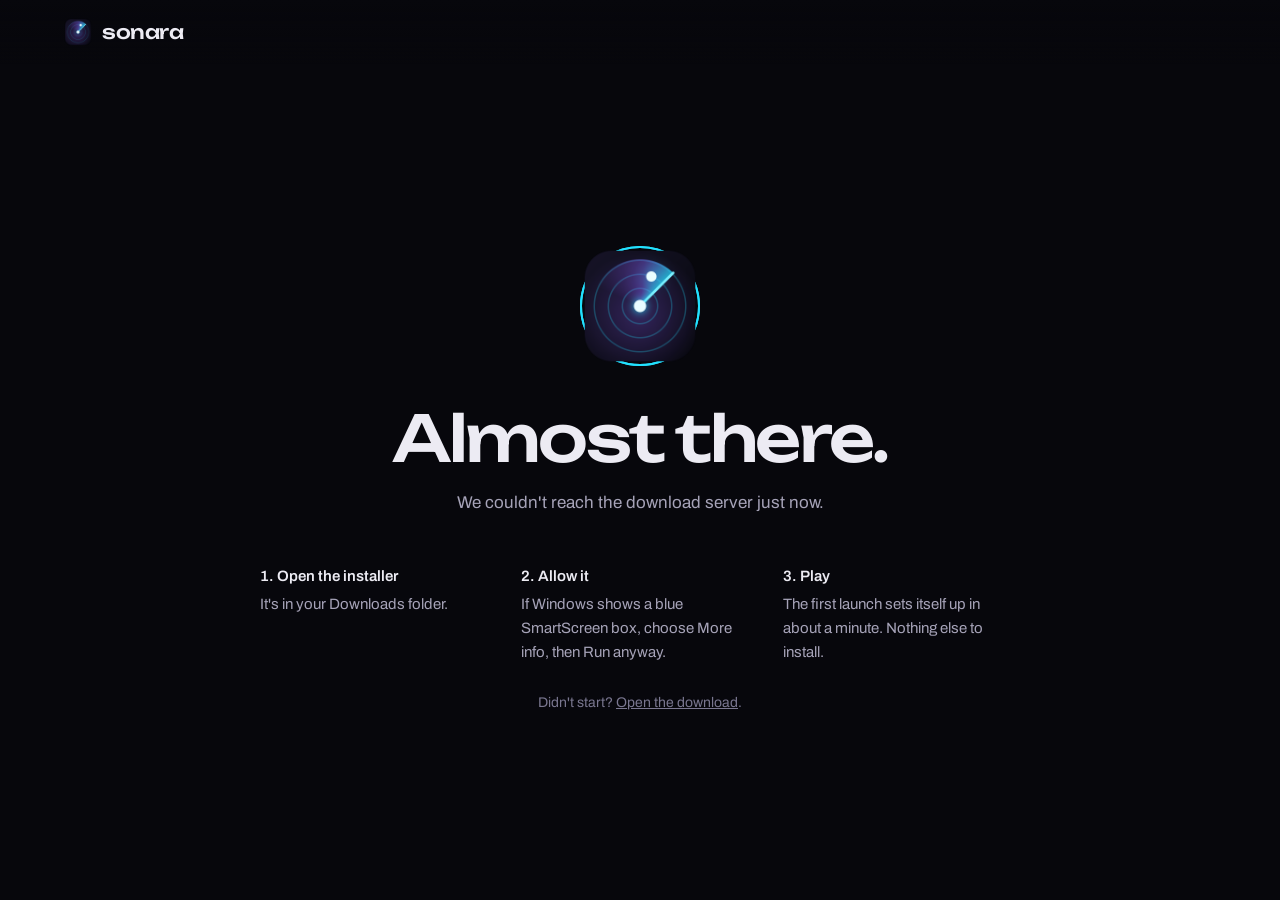
==== docs/download.html @ a39a7298 "Website and install notes" ====
<!doctype html>
<html lang="en">
  <head>
    <meta charset="utf-8" />
    <meta name="viewport" content="width=device-width, initial-scale=1" />
    <title>Downloading sonara</title>
    <meta name="theme-color" content="#07070c" />
    <link rel="icon" href="icon.png" />
    <link rel="preconnect" href="https://fonts.googleapis.com" />
    <link rel="preconnect" href="https://fonts.gstatic.com" crossorigin />
    <link
      href="https://fonts.googleapis.com/css2?family=Unbounded:wght@300;500&family=Archivo:wdth,wght@75..125,400..600&display=swap"
      rel="stylesheet"
    />
    <link rel="stylesheet" href="style.css" />
  </head>
  <body>
    <header class="nav">
      <a class="brand" href="./" aria-label="sonara home">
        <img src="icon.png" alt="" width="28" height="28" />
        <span>sonara</span>
      </a>
    </header>
    <main class="dl">
      <div>
        <div class="pulse"><img src="icon.png" alt="" /></div>
        <h1 data-title>Getting sonara ready…</h1>
        <p data-status>Finding the latest version.</p>
        <div class="steps">
          <div><strong>1. Open the installer</strong>It's in your Downloads folder.</div>
          <div><strong>2. Allow it</strong>If Windows shows a blue SmartScreen box, choose More info, then Run anyway.</div>
          <div><strong>3. Play</strong>The first launch sets itself up in about a minute. Nothing else to install.</div>
        </div>
        <p class="again" data-again hidden>Didn't start? <a data-link href="#">Download it directly</a>.</p>
      </div>
    </main>
    <script>
      ;(() => {
        const title = document.querySelector('[data-title]')
        const status = document.querySelector('[data-status]')
        const again = document.querySelector('[data-again]')
        const link = document.querySelector('[data-link]')
        const fallback = 'https://github.com/FlinnZee/sonara-releases/releases/latest'
        const start = (url, text) => {
          link.href = url
          title.textContent = 'Your download is starting.'
          status.textContent = text
          again.hidden = false
          location.href = url
        }
        fetch('https://api.github.com/repos/FlinnZee/sonara-releases/releases/latest')
          .then((r) => (r.ok ? r.json() : Promise.reject(new Error(String(r.status)))))
          .then((rel) => {
            const asset = rel.assets.find((a) => a.name.endsWith('-setup.exe'))
            if (!asset) throw new Error('no installer')
            const mb = Math.round(asset.size / 1048576)
            start(asset.browser_download_url, `sonara ${rel.tag_name.replace(/^v/, '')} for Windows, ${mb} MB.`)
          })
          .catch(() => {
            title.textContent = 'Almost there.'
            status.textContent = "We couldn't reach the download server just now."
            link.href = fallback
            link.textContent = 'Open the download'
            again.hidden = false
          })
      })()
    </script>
  </body>
</html>
---- docs/style.css ----
@property --accent {
  syntax: '<color>';
  inherits: true;
  initial-value: #8b5cf6;
}

:root {
  --bg: #07070c;
  --surface: #0f0e18;
  --line: rgb(236 235 243 / 0.1);
  --fg: #ecebf3;
  --fg-2: #a6a3b8;
  --fg-3: #7a7790;
  --cyan: #22e1ff;
  --accent: #8b5cf6;
  --display: 'Unbounded', system-ui, sans-serif;
  --body: 'Archivo', system-ui, sans-serif;
  --gutter: clamp(20px, 5vw, 72px);
  color-scheme: dark;
  transition: --accent 1.2s ease;
}

* {
  box-sizing: border-box;
}
html {
  scroll-behavior: smooth;
}
body {
  margin: 0;
  background: var(--bg);
  color: var(--fg);
  font: 17px/1.6 var(--body);
  -webkit-font-smoothing: antialiased;
  overflow-x: hidden;
}
img {
  max-width: 100%;
  display: block;
}
a {
  color: inherit;
}
h1,
h2,
h3 {
  font-family: var(--display);
  font-weight: 500;
  letter-spacing: -0.03em;
  margin: 0;
}
:focus-visible {
  outline: 2px solid var(--cyan);
  outline-offset: 3px;
  border-radius: 6px;
}

/* ---------------------------------------------------------------- nav */
.nav {
  position: fixed;
  inset: 0 0 auto;
  z-index: 10;
  display: flex;
  align-items: center;
  gap: 32px;
  padding: 18px var(--gutter);
  background: linear-gradient(var(--bg), color-mix(in oklch, var(--bg) 70%, transparent) 70%, transparent);
}
.brand {
  display: flex;
  align-items: center;
  gap: 10px;
  text-decoration: none;
  font: 500 19px/1 var(--display);
  letter-spacing: -0.02em;
}
.nav nav {
  display: flex;
  gap: 26px;
  margin-left: auto;
}
.nav nav a {
  color: var(--fg-2);
  text-decoration: none;
  font-size: 15px;
}
.nav nav a:hover {
  color: var(--fg);
}

.btn {
  display: inline-flex;
  align-items: center;
  gap: 10px;
  padding: 15px 26px;
  border-radius: 999px;
  background: var(--fg);
  color: var(--bg);
  font: 600 16px/1 var(--body);
  text-decoration: none;
  box-shadow: 0 18px 50px -18px var(--accent);
  transition:
    transform 0.2s ease,
    box-shadow 0.4s ease;
}
.btn:hover {
  transform: translateY(-2px);
  box-shadow: 0 24px 60px -16px var(--accent);
}
.btn-small {
  padding: 10px 18px;
  font-size: 14px;
}

/* ---------------------------------------------------------------- hero */
.hero {
  position: relative;
  min-height: 100svh;
  display: grid;
  grid-template-columns: minmax(0, 0.85fr) minmax(0, 1.15fr);
  align-content: center;
  align-items: start;
  gap: 40px clamp(32px, 4vw, 72px);
  padding: 116px var(--gutter) 64px;
  isolation: isolate;
}
.sonar {
  position: absolute;
  inset: 0;
  width: 100%;
  height: 100%;
  z-index: -1;
}
.hero h1 {
  grid-column: 1 / -1;
  font-size: clamp(42px, 7.6vw, 120px);
  line-height: 0.95;
  letter-spacing: -0.05em;
  font-weight: 500;
}
.lead {
  margin: 8px 0 0;
  max-width: 34ch;
  font-size: clamp(17px, 1.4vw, 20px);
  color: var(--fg-2);
}
.cta {
  margin-top: 40px;
}
.meta {
  margin: 16px 0 0;
  font-size: 14px;
  color: var(--fg-3);
}
.hero-shot {
  margin: 0;
}
.frame {
  position: relative;
  aspect-ratio: 16 / 10;
  border-radius: 18px;
  overflow: hidden;
  border: 1px solid var(--line);
  box-shadow:
    0 50px 120px -50px var(--accent),
    0 30px 80px -40px black;
  transition: box-shadow 1.2s ease;
  transform: perspective(1800px) rotateY(-6deg) rotateX(2deg);
}
.frame img {
  position: absolute;
  inset: 0;
  width: 100%;
  height: 100%;
  object-fit: cover;
  transition: opacity 0.9s ease;
}
[data-slide-next] {
  opacity: 0;
}
.hero-shot figcaption {
  margin-top: 18px;
  font-size: 14px;
  color: var(--fg-3);
  text-align: right;
}
.hero-shot figcaption strong {
  color: var(--fg);
  font-weight: 500;
}

/* ---------------------------------------------------------------- styles */
.styles {
  padding: 40px 0 120px;
}
.marquee {
  overflow: hidden;
  border-block: 1px solid var(--line);
  padding: 26px 0;
  mask-image: linear-gradient(90deg, transparent, black 10%, black 90%, transparent);
}
.track {
  display: flex;
  gap: 64px;
  width: max-content;
  animation: marquee 60s linear infinite;
  font-size: clamp(30px, 3.4vw, 52px);
  line-height: 1.1;
  white-space: nowrap;
  color: var(--fg);
}
.track span:nth-child(3n + 2) {
  color: var(--accent);
  transition: color 1.2s ease;
}
@keyframes marquee {
  to {
    transform: translateX(-50%);
  }
}
.styles-copy {
  padding: 96px var(--gutter) 48px;
  display: grid;
  grid-template-columns: minmax(0, 1fr) minmax(0, 1fr);
  gap: 48px;
  align-items: start;
}
.styles-copy h2,
.feature h2,
.install h2 {
  font-size: clamp(32px, 3.6vw, 58px);
  line-height: 1.04;
  text-wrap: balance;
}
.styles-copy p,
.feature-copy p {
  margin: 0;
  color: var(--fg-2);
  max-width: 54ch;
}
.thumbs {
  display: grid;
  grid-template-columns: repeat(4, minmax(0, 1fr));
  gap: 18px;
  padding: 0 var(--gutter);
}
.thumbs button {
  all: unset;
  cursor: pointer;
  display: block;
}
.thumbs img {
  aspect-ratio: 16 / 10;
  object-fit: cover;
  border-radius: 12px;
  border: 1px solid var(--line);
  transition:
    transform 0.25s ease,
    border-color 0.25s ease;
}
.thumbs button:hover img,
.thumbs button[aria-current='true'] img {
  transform: translateY(-4px);
  border-color: var(--accent);
}
.thumbs span {
  display: block;
  margin-top: 10px;
  font-size: 14px;
  color: var(--fg-2);
}

/* ---------------------------------------------------------------- features */
.feature {
  display: grid;
  grid-template-columns: minmax(0, 0.8fr) minmax(0, 1.2fr);
  gap: clamp(32px, 5vw, 96px);
  align-items: center;
  padding: 80px var(--gutter);
}
.feature.flip .feature-copy {
  order: 2;
}
.feature-copy p {
  margin-top: 22px;
}
.shot {
  border-radius: 16px;
  border: 1px solid var(--line);
  box-shadow: 0 40px 100px -50px black;
}
.ticks {
  list-style: none;
  margin: 28px 0 0;
  padding: 0;
  display: grid;
  gap: 10px;
  color: var(--fg);
  font-size: 15px;
}
.ticks li {
  padding-left: 22px;
  background: radial-gradient(circle at 4px 0.8em, var(--accent) 3.5px, transparent 4.5px) no-repeat;
}

.grid-list {
  display: grid;
  grid-template-columns: repeat(3, minmax(0, 1fr));
  gap: 56px 48px;
  padding: 100px var(--gutter);
  border-top: 1px solid var(--line);
}
.grid-list h3 {
  font-size: 19px;
  letter-spacing: -0.02em;
}
.grid-list p {
  margin: 10px 0 0;
  color: var(--fg-2);
  font-size: 15px;
  max-width: 34ch;
}

/* ---------------------------------------------------------------- install */
.install {
  margin: 0 var(--gutter) 120px;
  padding: clamp(40px, 6vw, 88px);
  border-radius: 28px;
  background:
    radial-gradient(60% 80% at 90% 0%, color-mix(in oklch, var(--accent) 30%, transparent), transparent 70%),
    var(--surface);
  border: 1px solid var(--line);
  transition: background 1.2s ease;
}
.install ol {
  list-style: none;
  counter-reset: step;
  margin: 40px 0 44px;
  padding: 0;
  display: grid;
  grid-template-columns: repeat(3, minmax(0, 1fr));
  gap: 32px;
}
.install li {
  counter-increment: step;
  color: var(--fg-2);
  font-size: 16px;
}
.install li::before {
  content: counter(step);
  display: block;
  font: 300 56px/1 var(--display);
  color: var(--accent);
  margin-bottom: 14px;
  transition: color 1.2s ease;
}
.install strong {
  color: var(--fg);
  font-weight: 600;
}

.foot {
  padding: 40px var(--gutter) 60px;
  border-top: 1px solid var(--line);
  color: var(--fg-2);
  font-size: 15px;
}
.foot p {
  margin: 0;
}
.foot .fine {
  margin-top: 8px;
  font-size: 13px;
  color: var(--fg-3);
}

/* ---------------------------------------------------------------- download page */
.dl {
  min-height: 100svh;
  display: grid;
  place-items: center;
  text-align: center;
  padding: 120px var(--gutter) 60px;
  position: relative;
  isolation: isolate;
}
.dl h1 {
  font-size: clamp(36px, 5vw, 72px);
  line-height: 1.02;
  letter-spacing: -0.04em;
}
.dl p {
  color: var(--fg-2);
  margin: 18px auto 0;
  max-width: 46ch;
}
.pulse {
  width: 120px;
  height: 120px;
  margin: 0 auto 40px;
  position: relative;
}
.pulse img {
  position: relative;
  z-index: 1;
  width: 120px;
  height: 120px;
}
.pulse::before,
.pulse::after {
  content: '';
  position: absolute;
  inset: 0;
  border-radius: 50%;
  border: 2px solid var(--cyan);
  animation: ping 2.4s ease-out infinite;
}
.pulse::after {
  animation-delay: 1.2s;
}
@keyframes ping {
  from {
    transform: scale(0.8);
    opacity: 0.8;
  }
  to {
    transform: scale(2.4);
    opacity: 0;
  }
}
.dl .steps {
  margin: 48px auto 0;
  max-width: 760px;
  display: grid;
  grid-template-columns: repeat(3, minmax(0, 1fr));
  gap: 24px;
  text-align: left;
  font-size: 15px;
  color: var(--fg-2);
}
.dl .steps strong {
  display: block;
  color: var(--fg);
  font-weight: 600;
  margin-bottom: 4px;
}
.dl .again {
  margin-top: 28px;
  font-size: 14px;
  color: var(--fg-3);
}

/* ---------------------------------------------------------------- small screens */
@media (max-width: 900px) {
  .nav nav {
    display: none;
  }
  .nav .btn-small {
    margin-left: auto;
  }
  .hero,
  .feature,
  .styles-copy {
    grid-template-columns: 1fr;
  }
  .hero {
    padding-top: 110px;
  }
  .hero h1 br {
    display: none;
  }
  .frame {
    transform: none;
  }
  .feature.flip .feature-copy {
    order: 0;
  }
  .thumbs,
  .grid-list {
    grid-template-columns: repeat(2, minmax(0, 1fr));
  }
  .install ol,
  .dl .steps {
    grid-template-columns: 1fr;
  }
}
@media (prefers-reduced-motion: reduce) {
  .track,
  .pulse::before,
  .pulse::after {
    animation: none;
  }
  html {
    scroll-behavior: auto;
  }
}
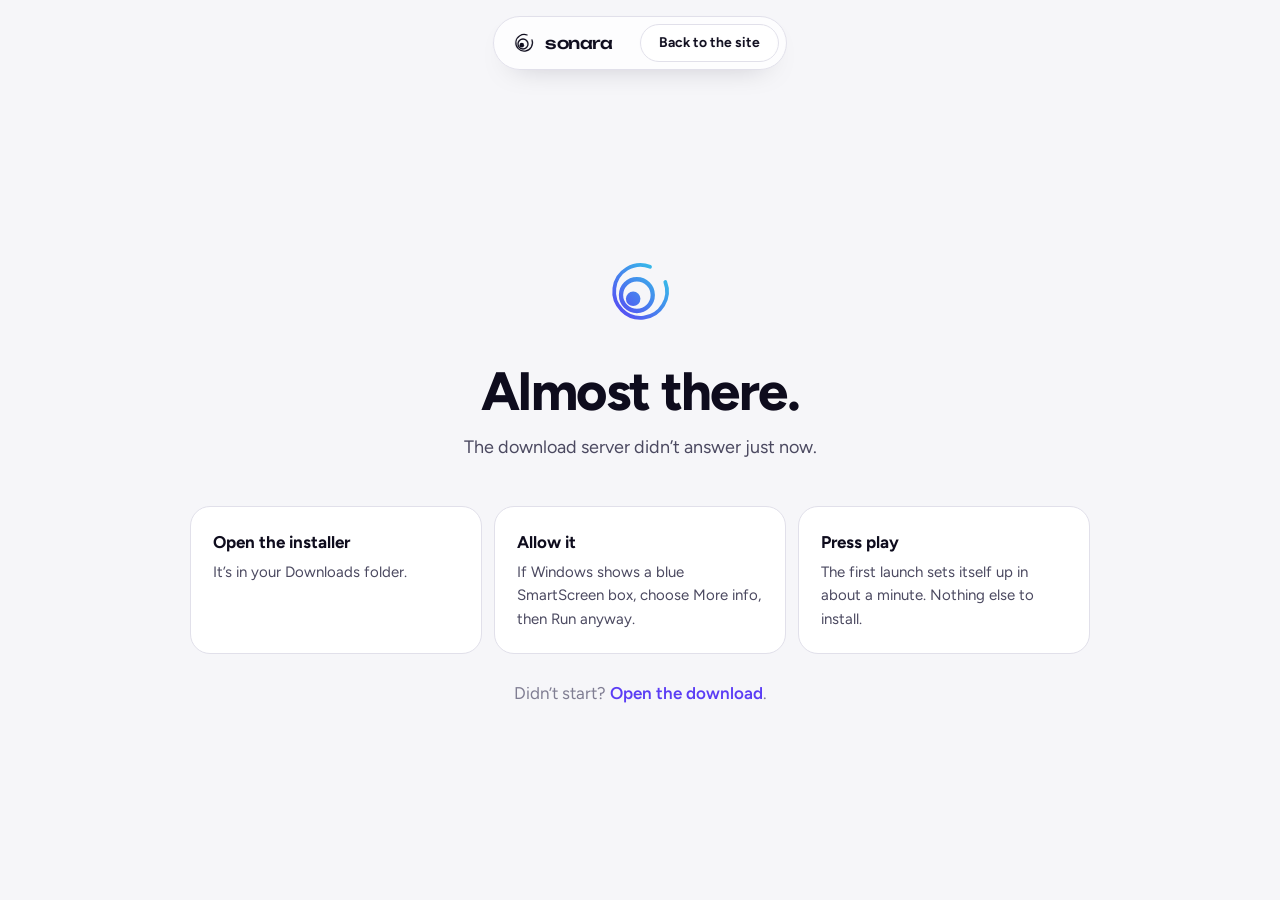
==== commit 87064d32: "Website: sonara 2" ====
--- a/docs/download.html
+++ b/docs/download.html
@@ -4,12 +4,12 @@
     <meta charset="utf-8" />
     <meta name="viewport" content="width=device-width, initial-scale=1" />
     <title>Downloading sonara</title>
-    <meta name="theme-color" content="#07070c" />
+    <meta name="theme-color" content="#f6f6f9" />
     <link rel="icon" href="icon.png" />
     <link rel="preconnect" href="https://fonts.googleapis.com" />
     <link rel="preconnect" href="https://fonts.gstatic.com" crossorigin />
     <link
-      href="https://fonts.googleapis.com/css2?family=Unbounded:wght@300;500&family=Archivo:wdth,wght@75..125,400..600&display=swap"
+      href="https://fonts.googleapis.com/css2?family=Figtree:wght@400..800&family=Unbounded:wght@500&display=swap"
       rel="stylesheet"
     />
     <link rel="stylesheet" href="style.css" />
@@ -17,21 +17,40 @@
   <body>
     <header class="nav">
       <a class="brand" href="./" aria-label="sonara home">
-        <img src="icon.png" alt="" width="28" height="28" />
+        <svg class="mark" viewBox="0 0 1024 1024" aria-hidden="true">
+          <circle cx="470" cy="554" r="214" />
+          <path d="M852.5 376.9A356 356 0 1 1 647.4 171.5" />
+          <circle class="dot" cx="420" cy="604" r="98" />
+        </svg>
         <span>sonara</span>
       </a>
+      <a class="btn btn-line btn-small" href="./">Back to the site</a>
     </header>
-    <main class="dl">
+    <main class="dl-page">
       <div>
-        <div class="pulse"><img src="icon.png" alt="" /></div>
+        <div class="hero-mark" aria-hidden="true">
+          <span class="ping"></span>
+          <span class="ping"></span>
+          <svg viewBox="0 0 1024 1024">
+            <defs>
+              <linearGradient id="ink" x1="160" y1="900" x2="900" y2="120" gradientUnits="userSpaceOnUse">
+                <stop offset="0" stop-color="#5b3df5" />
+                <stop offset="1" stop-color="#2fd3e6" />
+              </linearGradient>
+            </defs>
+            <circle class="inner" cx="470" cy="554" r="214" />
+            <path class="outer" d="M852.5 376.9A356 356 0 1 1 647.4 171.5" />
+            <circle class="dot" cx="420" cy="604" r="98" />
+          </svg>
+        </div>
         <h1 data-title>Getting sonara ready…</h1>
-        <p data-status>Finding the latest version.</p>
+        <p class="status" data-status>Finding the latest version.</p>
         <div class="steps">
-          <div><strong>1. Open the installer</strong>It's in your Downloads folder.</div>
-          <div><strong>2. Allow it</strong>If Windows shows a blue SmartScreen box, choose More info, then Run anyway.</div>
-          <div><strong>3. Play</strong>The first launch sets itself up in about a minute. Nothing else to install.</div>
+          <div><strong>Open the installer</strong>It’s in your Downloads folder.</div>
+          <div><strong>Allow it</strong>If Windows shows a blue SmartScreen box, choose More info, then Run anyway.</div>
+          <div><strong>Press play</strong>The first launch sets itself up in about a minute. Nothing else to install.</div>
         </div>
-        <p class="again" data-again hidden>Didn't start? <a data-link href="#">Download it directly</a>.</p>
+        <p class="again" data-again hidden>Didn’t start? <a class="text-link" data-link href="#">Download it directly</a>.</p>
       </div>
     </main>
     <script>
@@ -58,7 +77,7 @@
           })
           .catch(() => {
             title.textContent = 'Almost there.'
-            status.textContent = "We couldn't reach the download server just now."
+            status.textContent = 'The download server didn’t answer just now.'
             link.href = fallback
             link.textContent = 'Open the download'
             again.hidden = false
--- a/docs/style.css
+++ b/docs/style.css
@@ -1,496 +1,1035 @@
-@property --accent {
-  syntax: '<color>';
-  inherits: true;
-  initial-value: #8b5cf6;
-}
+/* sonara website. Light paper, ink type, the app's own violet-to-cyan as the one color. */
 
 :root {
-  --bg: #07070c;
-  --surface: #0f0e18;
-  --line: rgb(236 235 243 / 0.1);
-  --fg: #ecebf3;
-  --fg-2: #a6a3b8;
-  --fg-3: #7a7790;
-  --cyan: #22e1ff;
-  --accent: #8b5cf6;
-  --display: 'Unbounded', system-ui, sans-serif;
-  --body: 'Archivo', system-ui, sans-serif;
-  --gutter: clamp(20px, 5vw, 72px);
-  color-scheme: dark;
-  transition: --accent 1.2s ease;
+  --paper: #f6f6f9;
+  --paper-2: #ececf2;
+  --card: #ffffff;
+  --ink: #0e0c1d;
+  --ink-2: #4b4960;
+  --ink-3: #807e93;
+  --line: #e1e0ea;
+  --violet: #5b3df5;
+  --cyan: #2fd3e6;
+  --grad: linear-gradient(120deg, var(--violet), var(--cyan));
+  --style-accent: #8a6cff;
+  --radius: 26px;
+  --ease: cubic-bezier(0.22, 1, 0.36, 1);
+  color-scheme: light;
 }
 
 * {
   box-sizing: border-box;
 }
+
 html {
   scroll-behavior: smooth;
-}
+  scroll-padding-top: 90px;
+}
+
 body {
   margin: 0;
-  background: var(--bg);
-  color: var(--fg);
-  font: 17px/1.6 var(--body);
+  background: var(--paper);
+  color: var(--ink);
+  font-family: 'Figtree', system-ui, sans-serif;
+  font-size: 17px;
+  line-height: 1.55;
   -webkit-font-smoothing: antialiased;
-  overflow-x: hidden;
-}
+  overflow-x: clip;
+}
+
 img {
+  display: block;
   max-width: 100%;
-  display: block;
-}
+}
+
 a {
   color: inherit;
 }
+
 h1,
 h2,
 h3 {
-  font-family: var(--display);
-  font-weight: 500;
+  margin: 0;
   letter-spacing: -0.03em;
+  line-height: 1.04;
+}
+
+h2 {
+  font-size: clamp(34px, 4.6vw, 58px);
+  font-weight: 750;
+}
+
+h3 {
+  font-size: 21px;
+  font-weight: 700;
+  letter-spacing: -0.02em;
+}
+
+p {
   margin: 0;
 }
+
 :focus-visible {
-  outline: 2px solid var(--cyan);
+  outline: 2.5px solid var(--violet);
   outline-offset: 3px;
-  border-radius: 6px;
-}
-
-/* ---------------------------------------------------------------- nav */
-.nav {
-  position: fixed;
-  inset: 0 0 auto;
-  z-index: 10;
-  display: flex;
-  align-items: center;
-  gap: 32px;
-  padding: 18px var(--gutter);
-  background: linear-gradient(var(--bg), color-mix(in oklch, var(--bg) 70%, transparent) 70%, transparent);
-}
-.brand {
-  display: flex;
-  align-items: center;
-  gap: 10px;
-  text-decoration: none;
-  font: 500 19px/1 var(--display);
-  letter-spacing: -0.02em;
-}
-.nav nav {
-  display: flex;
-  gap: 26px;
-  margin-left: auto;
-}
-.nav nav a {
-  color: var(--fg-2);
-  text-decoration: none;
-  font-size: 15px;
-}
-.nav nav a:hover {
-  color: var(--fg);
-}
+  border-radius: 8px;
+}
+
+/* ---------------------------------------------------------------- buttons */
 
 .btn {
   display: inline-flex;
   align-items: center;
   gap: 10px;
-  padding: 15px 26px;
+  height: 52px;
+  padding: 0 26px;
   border-radius: 999px;
-  background: var(--fg);
-  color: var(--bg);
-  font: 600 16px/1 var(--body);
+  font: inherit;
+  font-weight: 650;
+  font-size: 16px;
   text-decoration: none;
-  box-shadow: 0 18px 50px -18px var(--accent);
+  cursor: pointer;
   transition:
-    transform 0.2s ease,
-    box-shadow 0.4s ease;
-}
-.btn:hover {
-  transform: translateY(-2px);
-  box-shadow: 0 24px 60px -16px var(--accent);
+    transform 160ms var(--ease),
+    background-color 160ms;
+}
+.btn:active {
+  transform: scale(0.97);
+}
+.btn-ink {
+  background: var(--ink);
+  color: #fff;
+}
+.btn-ink:hover {
+  background: #2a2640;
+}
+.btn-line {
+  border: 1.5px solid var(--line);
+  background: var(--card);
+}
+.btn-line:hover {
+  border-color: var(--ink-3);
 }
 .btn-small {
-  padding: 10px 18px;
+  height: 38px;
+  padding: 0 18px;
   font-size: 14px;
 }
+.text-link {
+  color: var(--violet);
+  font-weight: 600;
+  text-decoration: none;
+}
+.text-link:hover {
+  text-decoration: underline;
+}
+
+/* ---------------------------------------------------------------- nav */
+
+.nav {
+  position: fixed;
+  top: 16px;
+  left: 50%;
+  z-index: 50;
+  display: flex;
+  align-items: center;
+  gap: 28px;
+  padding: 7px 7px 7px 18px;
+  transform: translateX(-50%);
+  border: 1px solid var(--line);
+  border-radius: 999px;
+  background: rgb(255 255 255 / 0.78);
+  backdrop-filter: blur(18px) saturate(1.4);
+  box-shadow: 0 12px 30px -20px rgb(14 12 29 / 0.35);
+}
+.brand {
+  display: flex;
+  align-items: center;
+  gap: 9px;
+  font-family: 'Unbounded', sans-serif;
+  font-weight: 500;
+  font-size: 16px;
+  letter-spacing: -0.03em;
+  text-decoration: none;
+}
+.mark {
+  width: 24px;
+  height: 24px;
+  fill: none;
+  stroke: currentColor;
+  stroke-width: 58;
+  stroke-linecap: round;
+}
+.mark path {
+  stroke-width: 50;
+}
+.mark .dot {
+  fill: currentColor;
+  stroke: none;
+}
+.nav nav {
+  display: flex;
+  gap: 22px;
+  font-size: 14.5px;
+  font-weight: 550;
+}
+.nav nav a {
+  color: var(--ink-2);
+  text-decoration: none;
+}
+.nav nav a:hover {
+  color: var(--ink);
+}
 
 /* ---------------------------------------------------------------- hero */
+
 .hero {
+  display: grid;
+  grid-template-columns: minmax(0, 0.9fr) minmax(0, 1.25fr);
+  align-items: center;
+  gap: clamp(32px, 5vw, 80px);
+  min-height: 100vh;
+  padding: 130px clamp(20px, 5vw, 72px) 70px;
+}
+.hero-mark {
   position: relative;
-  min-height: 100svh;
-  display: grid;
-  grid-template-columns: minmax(0, 0.85fr) minmax(0, 1.15fr);
-  align-content: center;
-  align-items: start;
-  gap: 40px clamp(32px, 4vw, 72px);
-  padding: 116px var(--gutter) 64px;
+  width: 76px;
+  height: 76px;
+}
+.hero-mark svg {
+  position: relative;
+  width: 76px;
+  height: 76px;
+  overflow: visible;
+  fill: none;
+  stroke: url(#ink);
+  stroke-linecap: round;
+}
+.hero-mark .inner {
+  stroke-width: 58;
+  stroke-dasharray: 1345;
+  stroke-dashoffset: 1345;
+  animation: draw 700ms var(--ease) 150ms forwards;
+}
+.hero-mark .outer {
+  stroke-width: 50;
+  stroke-dasharray: 1940;
+  stroke-dashoffset: 1940;
+  animation: draw 820ms var(--ease) 320ms forwards;
+}
+.hero-mark .dot {
+  fill: url(#ink);
+  stroke: none;
+  transform-origin: 420px 604px;
+  animation: pop 460ms cubic-bezier(0.3, 1.6, 0.5, 1) both;
+}
+.hero-mark .ping {
+  position: absolute;
+  left: 41%;
+  top: 59%;
+  width: 16px;
+  height: 16px;
+  margin: -8px 0 0 -8px;
+  border: 1.5px solid var(--violet);
+  border-radius: 50%;
+  opacity: 0;
+  animation: ping 2.4s cubic-bezier(0.2, 0.7, 0.3, 1) 1s infinite;
+}
+.hero-mark .ping + .ping {
+  border-color: var(--cyan);
+  animation-delay: 2.2s;
+}
+@keyframes draw {
+  to {
+    stroke-dashoffset: 0;
+  }
+}
+@keyframes pop {
+  from {
+    transform: scale(0);
+  }
+}
+@keyframes ping {
+  0% {
+    opacity: 0.8;
+    transform: scale(1);
+  }
+  70%,
+  100% {
+    opacity: 0;
+    transform: scale(7);
+  }
+}
+
+.wordmark {
+  margin-top: 28px;
+  font-family: 'Unbounded', sans-serif;
+  font-weight: 500;
+  font-size: clamp(64px, 8vw, 124px);
+  letter-spacing: -0.065em;
+  line-height: 0.92;
+  animation: rise 900ms var(--ease) 200ms both;
+}
+.lead {
+  margin-top: 22px;
+  max-width: 21ch;
+  font-size: clamp(22px, 2.1vw, 28px);
+  line-height: 1.25;
+  font-weight: 550;
+  letter-spacing: -0.015em;
+  animation: rise 900ms var(--ease) 320ms both;
+}
+.cta {
+  display: flex;
+  flex-wrap: wrap;
+  align-items: center;
+  gap: 14px 24px;
+  margin-top: 30px;
+}
+.hero .cta {
+  animation: rise 900ms var(--ease) 440ms both;
+}
+.meta {
+  margin-top: 16px;
+  color: var(--ink-3);
+  font-size: 14.5px;
+}
+.stats {
+  display: flex;
+  gap: clamp(24px, 4vw, 54px);
+  margin: 44px 0 0;
+}
+.stats div {
+  display: flex;
+  flex-direction: column-reverse;
+}
+.stats [hidden] {
+  display: none;
+}
+.stats dt {
+  font-size: clamp(34px, 3.6vw, 52px);
+  font-weight: 750;
+  letter-spacing: -0.04em;
+  line-height: 1;
+  font-variant-numeric: tabular-nums;
+}
+.stats dd {
+  margin: 6px 0 0;
+  color: var(--ink-3);
+  font-size: 14px;
+}
+@keyframes rise {
+  from {
+    opacity: 0;
+    transform: translateY(18px);
+  }
+}
+
+/* A laptop drawn in CSS, so the screenshot stays crisp at any size */
+.laptop {
+  margin: 0;
+  perspective: 1600px;
+  animation: laptop-in 1200ms var(--ease) 260ms both;
+}
+.lid {
+  padding: 2.2% 2.2% 2.8%;
+  border-radius: 22px 22px 6px 6px;
+  background: linear-gradient(#26232f, #121118);
+  box-shadow:
+    0 0 0 1.5px #3b3846 inset,
+    0 50px 90px -40px rgb(14 12 29 / 0.55);
+}
+.lid img {
+  width: 100%;
+  border-radius: 6px;
+  aspect-ratio: 16 / 10;
+  object-fit: cover;
+}
+.deck {
+  height: 16px;
+  margin: 0 -5%;
+  border-radius: 0 0 18px 18px;
+  background: linear-gradient(#d9d8e0, #a9a8b5);
+  box-shadow: 0 30px 50px -28px rgb(14 12 29 / 0.6);
+  position: relative;
+}
+.deck::after {
+  content: '';
+  position: absolute;
+  top: 0;
+  left: 50%;
+  width: 16%;
+  height: 7px;
+  transform: translateX(-50%);
+  border-radius: 0 0 10px 10px;
+  background: #b9b8c4;
+}
+@keyframes laptop-in {
+  from {
+    opacity: 0;
+    transform: translateY(40px) rotateX(10deg);
+  }
+}
+
+/* ---------------------------------------------------------------- shared section bits */
+
+section {
+  padding: clamp(80px, 11vw, 150px) clamp(20px, 5vw, 72px);
+}
+.section-head {
+  max-width: 900px;
+}
+.section-head p {
+  margin-top: 22px;
+  max-width: 62ch;
+  color: var(--ink-2);
+  font-size: 19px;
+}
+.reveal {
+  opacity: 0;
+  transform: translateY(26px);
+  transition:
+    opacity 900ms var(--ease),
+    transform 900ms var(--ease);
+}
+.reveal.in {
+  opacity: 1;
+  transform: none;
+}
+
+/* ---------------------------------------------------------------- styles (the dark band) */
+
+.styles {
+  position: relative;
+  margin: 0 clamp(8px, 1.5vw, 20px);
+  padding-bottom: clamp(32px, 5vw, 72px);
+  border-radius: 40px;
+  background: #0c0b14;
+  color: #f4f2fb;
+  overflow: hidden;
   isolation: isolate;
 }
-.sonar {
+.styles::before {
+  content: '';
   position: absolute;
-  inset: 0;
-  width: 100%;
-  height: 100%;
+  inset: -30% -10% auto;
+  height: 80%;
   z-index: -1;
-}
-.hero h1 {
-  grid-column: 1 / -1;
-  font-size: clamp(42px, 7.6vw, 120px);
-  line-height: 0.95;
-  letter-spacing: -0.05em;
-  font-weight: 500;
-}
-.lead {
-  margin: 8px 0 0;
-  max-width: 34ch;
-  font-size: clamp(17px, 1.4vw, 20px);
-  color: var(--fg-2);
-}
-.cta {
-  margin-top: 40px;
-}
-.meta {
-  margin: 16px 0 0;
-  font-size: 14px;
-  color: var(--fg-3);
-}
-.hero-shot {
-  margin: 0;
-}
-.frame {
+  background: radial-gradient(closest-side, color-mix(in oklab, var(--style-accent) 45%, transparent), transparent);
+  transition: background 900ms;
+  filter: blur(40px);
+}
+.styles .section-head p {
+  color: #b9b6c9;
+}
+.style-stage {
   position: relative;
+  margin-top: 56px;
+  border-radius: 22px;
+  overflow: hidden;
+  box-shadow:
+    0 0 0 1px rgb(255 255 255 / 0.08),
+    0 40px 100px -40px color-mix(in oklab, var(--style-accent) 60%, black);
+  transition: box-shadow 900ms;
   aspect-ratio: 16 / 10;
-  border-radius: 18px;
-  overflow: hidden;
-  border: 1px solid var(--line);
-  box-shadow:
-    0 50px 120px -50px var(--accent),
-    0 30px 80px -40px black;
-  transition: box-shadow 1.2s ease;
-  transform: perspective(1800px) rotateY(-6deg) rotateX(2deg);
-}
-.frame img {
+}
+.style-stage img {
   position: absolute;
   inset: 0;
   width: 100%;
   height: 100%;
   object-fit: cover;
-  transition: opacity 0.9s ease;
-}
-[data-slide-next] {
+  transition: opacity 700ms var(--ease);
+}
+.style-stage [data-style-next] {
   opacity: 0;
 }
-.hero-shot figcaption {
-  margin-top: 18px;
-  font-size: 14px;
-  color: var(--fg-3);
-  text-align: right;
-}
-.hero-shot figcaption strong {
-  color: var(--fg);
-  font-weight: 500;
-}
-
-/* ---------------------------------------------------------------- styles */
-.styles {
-  padding: 40px 0 120px;
-}
-.marquee {
-  overflow: hidden;
-  border-block: 1px solid var(--line);
-  padding: 26px 0;
-  mask-image: linear-gradient(90deg, transparent, black 10%, black 90%, transparent);
-}
-.track {
-  display: flex;
-  gap: 64px;
-  width: max-content;
-  animation: marquee 60s linear infinite;
-  font-size: clamp(30px, 3.4vw, 52px);
+.style-picker {
+  display: grid;
+  grid-template-columns: repeat(6, minmax(0, 1fr));
+  gap: 10px;
+  margin-top: 22px;
+}
+.style-picker button {
+  display: flex;
+  flex-direction: column;
+  gap: 4px;
+  padding: 16px 16px 14px;
+  border: 1px solid rgb(255 255 255 / 0.08);
+  border-radius: 18px;
+  background: rgb(255 255 255 / 0.03);
+  color: inherit;
+  font: inherit;
+  text-align: left;
+  cursor: pointer;
+  transition:
+    background 200ms,
+    border-color 200ms;
+}
+.style-picker button:hover {
+  background: rgb(255 255 255 / 0.07);
+}
+.style-picker button[aria-selected='true'] {
+  border-color: var(--style-accent);
+  background: color-mix(in oklab, var(--style-accent) 16%, transparent);
+}
+.style-picker .name {
+  font-size: 22px;
   line-height: 1.1;
-  white-space: nowrap;
-  color: var(--fg);
-}
-.track span:nth-child(3n + 2) {
-  color: var(--accent);
-  transition: color 1.2s ease;
-}
-@keyframes marquee {
-  to {
-    transform: translateX(-50%);
-  }
-}
-.styles-copy {
-  padding: 96px var(--gutter) 48px;
+}
+.style-picker .what {
+  color: #a19eb3;
+  font-size: 13.5px;
+  line-height: 1.35;
+}
+
+/* ---------------------------------------------------------------- sound */
+
+.sound {
   display: grid;
   grid-template-columns: minmax(0, 1fr) minmax(0, 1fr);
-  gap: 48px;
-  align-items: start;
-}
-.styles-copy h2,
-.feature h2,
-.install h2 {
-  font-size: clamp(32px, 3.6vw, 58px);
-  line-height: 1.04;
-  text-wrap: balance;
-}
-.styles-copy p,
-.feature-copy p {
-  margin: 0;
-  color: var(--fg-2);
-  max-width: 54ch;
-}
-.thumbs {
+  align-items: center;
+  gap: clamp(32px, 6vw, 90px);
+}
+.sound-copy p {
+  margin-top: 22px;
+  color: var(--ink-2);
+  font-size: 19px;
+  max-width: 48ch;
+}
+.presets {
+  display: flex;
+  flex-wrap: wrap;
+  gap: 10px;
+  margin-top: 30px;
+}
+.presets button {
+  height: 42px;
+  padding: 0 18px;
+  border: 1.5px solid var(--line);
+  border-radius: 999px;
+  background: var(--card);
+  color: var(--ink);
+  font: inherit;
+  font-size: 15px;
+  font-weight: 600;
+  cursor: pointer;
+  transition:
+    background 180ms,
+    color 180ms,
+    border-color 180ms;
+}
+.presets button:hover {
+  border-color: var(--ink-3);
+}
+.presets button[aria-checked='true'] {
+  border-color: var(--ink);
+  background: var(--ink);
+  color: #fff;
+}
+.eq-card {
+  padding: 36px 32px 24px;
+  border-radius: var(--radius);
+  background: #0c0b14;
+  box-shadow: 0 40px 80px -40px rgb(14 12 29 / 0.6);
+}
+.eq {
   display: grid;
-  grid-template-columns: repeat(4, minmax(0, 1fr));
-  gap: 18px;
-  padding: 0 var(--gutter);
-}
-.thumbs button {
-  all: unset;
-  cursor: pointer;
-  display: block;
-}
-.thumbs img {
-  aspect-ratio: 16 / 10;
-  object-fit: cover;
-  border-radius: 12px;
-  border: 1px solid var(--line);
-  transition:
-    transform 0.25s ease,
-    border-color 0.25s ease;
-}
-.thumbs button:hover img,
-.thumbs button[aria-current='true'] img {
-  transform: translateY(-4px);
-  border-color: var(--accent);
-}
-.thumbs span {
-  display: block;
-  margin-top: 10px;
-  font-size: 14px;
-  color: var(--fg-2);
+  grid-template-columns: repeat(10, 1fr);
+  gap: 12px;
+  height: 260px;
+  align-items: end;
+}
+.eq span {
+  height: 50%;
+  border-radius: 999px;
+  background: var(--grad);
+  transition: height 700ms var(--ease);
+}
+.eq-labels {
+  display: grid;
+  grid-template-columns: repeat(10, 1fr);
+  gap: 12px;
+  margin-top: 14px;
+  color: #8d8a9f;
+  font-size: 12px;
+  text-align: center;
+  font-variant-numeric: tabular-nums;
 }
 
 /* ---------------------------------------------------------------- features */
-.feature {
-  display: grid;
-  grid-template-columns: minmax(0, 0.8fr) minmax(0, 1.2fr);
-  gap: clamp(32px, 5vw, 96px);
-  align-items: center;
-  padding: 80px var(--gutter);
-}
-.feature.flip .feature-copy {
-  order: 2;
-}
-.feature-copy p {
-  margin-top: 22px;
-}
-.shot {
-  border-radius: 16px;
-  border: 1px solid var(--line);
-  box-shadow: 0 40px 100px -50px black;
-}
-.ticks {
-  list-style: none;
-  margin: 28px 0 0;
-  padding: 0;
-  display: grid;
-  gap: 10px;
-  color: var(--fg);
-  font-size: 15px;
-}
-.ticks li {
-  padding-left: 22px;
-  background: radial-gradient(circle at 4px 0.8em, var(--accent) 3.5px, transparent 4.5px) no-repeat;
-}
-
-.grid-list {
+
+.bento {
   display: grid;
   grid-template-columns: repeat(3, minmax(0, 1fr));
-  gap: 56px 48px;
-  padding: 100px var(--gutter);
+  gap: 14px;
+  margin-top: 56px;
+}
+.tile {
+  display: flex;
+  flex-direction: column;
+  gap: 10px;
+  padding: 28px;
+  border: 1px solid var(--line);
+  border-radius: var(--radius);
+  background: var(--card);
+  overflow: hidden;
+}
+.tile p {
+  color: var(--ink-2);
+  font-size: 15.5px;
+}
+.tile-wide {
+  grid-column: span 2;
+}
+.tile-tall {
+  grid-row: span 2;
+}
+.tile-full {
+  grid-column: 1 / -1;
+}
+.tile-dark {
+  border-color: transparent;
+  background: #0c0b14;
+  color: #f4f2fb;
+}
+.tile-dark p {
+  color: #b9b6c9;
+}
+.tile img {
+  margin-top: auto;
+  border-radius: 14px;
+  aspect-ratio: 16 / 9;
+  object-fit: cover;
+  object-position: left top;
+}
+.chips {
+  display: flex;
+  flex-wrap: wrap;
+  gap: 8px;
+  margin-top: auto;
+  padding-top: 10px;
+}
+.chips span {
+  padding: 8px 14px;
+  border-radius: 999px;
+  background: var(--paper-2);
+  font-size: 14px;
+  font-weight: 600;
+}
+.chips.small span {
+  padding: 6px 12px;
+  font-size: 13px;
+}
+.link-demo {
+  margin-top: auto;
+  padding: 12px 16px;
+  border: 1.5px solid var(--line);
+  border-radius: 999px;
+  color: var(--ink-2);
+  font-size: 14px;
+  white-space: nowrap;
+  overflow: hidden;
+}
+.caret {
+  display: inline-block;
+  width: 2px;
+  height: 1.05em;
+  margin-left: 2px;
+  vertical-align: -0.15em;
+  background: var(--violet);
+  animation: blink 1s steps(1) infinite;
+}
+@keyframes blink {
+  50% {
+    opacity: 0;
+  }
+}
+.lyric-demo {
+  margin-top: auto;
+  padding-top: 30px;
+}
+.lyric-demo .line {
+  font-size: clamp(30px, 3vw, 42px);
+  font-weight: 750;
+  letter-spacing: -0.03em;
+  line-height: 1.1;
+  color: #f4f2fb;
+}
+.lyric-demo .line span {
+  background: linear-gradient(90deg, #fff 50%, rgb(255 255 255 / 0.35) 50%);
+  background-size: 200% 100%;
+  background-position: 100% 0;
+  -webkit-background-clip: text;
+  background-clip: text;
+  color: transparent;
+  animation: fill 2.4s ease-in-out infinite;
+}
+.lyric-demo .sub {
+  margin-top: 10px;
+  color: #8d8a9f;
+  font-size: 16px;
+}
+@keyframes fill {
+  0%,
+  15% {
+    background-position: 100% 0;
+  }
+  55%,
+  100% {
+    background-position: 0 0;
+  }
+}
+.wave {
+  width: 100%;
+  margin-top: auto;
+  fill: none;
+  stroke: url(#ink);
+  stroke: var(--violet);
+  stroke-width: 3;
+  stroke-linecap: round;
+}
+.discord {
+  display: flex;
+  gap: 12px;
+  align-items: center;
+  margin-top: auto;
+  padding: 12px;
+  border-radius: 14px;
+  background: #1e1f22;
+  color: #dbdee1;
+  font-size: 13px;
+}
+.discord img {
+  width: 56px;
+  height: 56px;
+  border-radius: 10px;
+}
+.discord b {
+  display: block;
+  color: #fff;
+  font-size: 12px;
+  font-weight: 700;
+}
+.discord span {
+  display: block;
+  line-height: 1.35;
+}
+
+/* ---------------------------------------------------------------- maker */
+
+.maker {
+  display: grid;
+  grid-template-columns: minmax(0, 0.8fr) minmax(0, 1fr);
+  align-items: center;
+  gap: clamp(32px, 6vw, 90px);
+}
+.maker img {
+  width: 100%;
+  aspect-ratio: 4 / 5;
+  object-fit: cover;
+  border-radius: 34px;
+  box-shadow: 0 50px 90px -50px rgb(14 12 29 / 0.7);
+}
+.maker-copy p {
+  margin-top: 20px;
+  color: var(--ink-2);
+  font-size: 19px;
+  max-width: 44ch;
+}
+.maker-copy .maker-name {
+  color: var(--ink);
+  font-size: 24px;
+  font-weight: 650;
+  letter-spacing: -0.02em;
+  line-height: 1.3;
+}
+.who {
+  display: inline-grid;
+  justify-items: start;
+  padding: 0;
+  border: 0;
+  background: none;
+  color: var(--violet);
+  font: inherit;
+  cursor: pointer;
+}
+.who span {
+  grid-area: 1 / 1;
+  transition:
+    opacity 260ms var(--ease),
+    transform 260ms var(--ease),
+    filter 260ms;
+}
+.who span + span {
+  opacity: 0;
+  transform: translateY(6px);
+  filter: blur(2px);
+  white-space: nowrap;
+}
+.who:hover span:first-child,
+.who:focus-visible span:first-child,
+.who.full span:first-child {
+  opacity: 0;
+  transform: translateY(-6px);
+  filter: blur(2px);
+}
+.who:hover span + span,
+.who:focus-visible span + span,
+.who.full span + span {
+  opacity: 1;
+  transform: none;
+  filter: none;
+}
+.maker .cta {
+  margin-top: 30px;
+}
+
+/* ---------------------------------------------------------------- download */
+
+.download {
+  text-align: center;
+}
+.dl-cards {
+  display: grid;
+  grid-template-columns: minmax(0, 1.4fr) minmax(0, 1fr);
+  gap: 14px;
+  max-width: 980px;
+  margin: 48px auto 0;
+  text-align: left;
+}
+.dl-card {
+  display: flex;
+  flex-direction: column;
+  gap: 8px;
+  padding: 34px;
+  border: 1px solid var(--line);
+  border-radius: var(--radius);
+  background: var(--card);
+}
+.dl-card.quiet {
+  background: transparent;
+}
+.dl-card h3 {
+  font-size: 26px;
+}
+.dl-card p {
+  color: var(--ink-2);
+}
+.dl-card .muted {
+  color: var(--ink-3);
+  font-size: 14.5px;
+}
+.dl-card .cta {
+  margin-top: auto;
+  padding-top: 18px;
+}
+.note {
+  max-width: 64ch;
+  margin: 26px auto 0;
+  color: var(--ink-3);
+  font-size: 14.5px;
+}
+
+/* ---------------------------------------------------------------- faq */
+
+.faq {
+  max-width: 860px;
+  margin: 0 auto;
+}
+.faq h2 {
+  margin-bottom: 30px;
+}
+.faq details {
   border-top: 1px solid var(--line);
 }
-.grid-list h3 {
+.faq details:last-child {
+  border-bottom: 1px solid var(--line);
+}
+.faq summary {
+  display: flex;
+  justify-content: space-between;
+  gap: 20px;
+  padding: 22px 0;
   font-size: 19px;
-  letter-spacing: -0.02em;
-}
-.grid-list p {
-  margin: 10px 0 0;
-  color: var(--fg-2);
+  font-weight: 650;
+  cursor: pointer;
+  list-style: none;
+}
+.faq summary::-webkit-details-marker {
+  display: none;
+}
+.faq summary::after {
+  content: '+';
+  color: var(--ink-3);
+  font-weight: 400;
+  font-size: 26px;
+  line-height: 1;
+  transition: transform 260ms var(--ease);
+}
+.faq details[open] summary::after {
+  transform: rotate(45deg);
+}
+.faq details p {
+  padding: 0 0 24px;
+  color: var(--ink-2);
+  max-width: 64ch;
+}
+
+/* ---------------------------------------------------------------- footer */
+
+.foot {
+  display: flex;
+  flex-wrap: wrap;
+  align-items: center;
+  justify-content: space-between;
+  gap: 14px 30px;
+  padding: 40px clamp(20px, 5vw, 72px) 50px;
+  border-top: 1px solid var(--line);
+  color: var(--ink-2);
   font-size: 15px;
-  max-width: 34ch;
-}
-
-/* ---------------------------------------------------------------- install */
-.install {
-  margin: 0 var(--gutter) 120px;
-  padding: clamp(40px, 6vw, 88px);
-  border-radius: 28px;
-  background:
-    radial-gradient(60% 80% at 90% 0%, color-mix(in oklch, var(--accent) 30%, transparent), transparent 70%),
-    var(--surface);
-  border: 1px solid var(--line);
-  transition: background 1.2s ease;
-}
-.install ol {
-  list-style: none;
-  counter-reset: step;
-  margin: 40px 0 44px;
-  padding: 0;
+}
+.foot-links {
+  display: flex;
+  gap: 22px;
+}
+.foot a {
+  text-decoration: none;
+  font-weight: 600;
+  color: var(--ink);
+}
+.foot a:hover {
+  text-decoration: underline;
+}
+.foot-brand {
+  display: flex;
+  align-items: center;
+  gap: 9px;
+  color: var(--ink);
+  font-family: 'Unbounded', sans-serif;
+  font-weight: 500;
+  letter-spacing: -0.03em;
+}
+.fine {
+  width: 100%;
+  color: var(--ink-3);
+  font-size: 13.5px;
+}
+
+/* ---------------------------------------------------------------- download page */
+
+.dl-page {
+  display: grid;
+  place-items: center;
+  min-height: 100vh;
+  padding: 120px 20px 60px;
+  text-align: center;
+}
+.dl-page .hero-mark {
+  margin: 0 auto;
+}
+.dl-page h1 {
+  margin-top: 34px;
+  font-size: clamp(34px, 4.4vw, 54px);
+  font-weight: 750;
+}
+.dl-page .status {
+  margin-top: 14px;
+  color: var(--ink-2);
+  font-size: 18px;
+}
+.steps {
   display: grid;
   grid-template-columns: repeat(3, minmax(0, 1fr));
-  gap: 32px;
-}
-.install li {
-  counter-increment: step;
-  color: var(--fg-2);
-  font-size: 16px;
-}
-.install li::before {
-  content: counter(step);
+  gap: 12px;
+  max-width: 900px;
+  margin: 44px auto 0;
+  text-align: left;
+}
+.steps div {
+  padding: 22px;
+  border: 1px solid var(--line);
+  border-radius: 20px;
+  background: var(--card);
+  color: var(--ink-2);
+  font-size: 15px;
+}
+.steps strong {
   display: block;
-  font: 300 56px/1 var(--display);
-  color: var(--accent);
-  margin-bottom: 14px;
-  transition: color 1.2s ease;
-}
-.install strong {
-  color: var(--fg);
-  font-weight: 600;
-}
-
-.foot {
-  padding: 40px var(--gutter) 60px;
-  border-top: 1px solid var(--line);
-  color: var(--fg-2);
-  font-size: 15px;
-}
-.foot p {
-  margin: 0;
-}
-.foot .fine {
-  margin-top: 8px;
-  font-size: 13px;
-  color: var(--fg-3);
-}
-
-/* ---------------------------------------------------------------- download page */
-.dl {
-  min-height: 100svh;
-  display: grid;
-  place-items: center;
-  text-align: center;
-  padding: 120px var(--gutter) 60px;
-  position: relative;
-  isolation: isolate;
-}
-.dl h1 {
-  font-size: clamp(36px, 5vw, 72px);
-  line-height: 1.02;
-  letter-spacing: -0.04em;
-}
-.dl p {
-  color: var(--fg-2);
-  margin: 18px auto 0;
-  max-width: 46ch;
-}
-.pulse {
-  width: 120px;
-  height: 120px;
-  margin: 0 auto 40px;
-  position: relative;
-}
-.pulse img {
-  position: relative;
-  z-index: 1;
-  width: 120px;
-  height: 120px;
-}
-.pulse::before,
-.pulse::after {
-  content: '';
-  position: absolute;
-  inset: 0;
-  border-radius: 50%;
-  border: 2px solid var(--cyan);
-  animation: ping 2.4s ease-out infinite;
-}
-.pulse::after {
-  animation-delay: 1.2s;
-}
-@keyframes ping {
-  from {
-    transform: scale(0.8);
-    opacity: 0.8;
-  }
-  to {
-    transform: scale(2.4);
-    opacity: 0;
-  }
-}
-.dl .steps {
-  margin: 48px auto 0;
-  max-width: 760px;
-  display: grid;
-  grid-template-columns: repeat(3, minmax(0, 1fr));
-  gap: 24px;
-  text-align: left;
-  font-size: 15px;
-  color: var(--fg-2);
-}
-.dl .steps strong {
-  display: block;
-  color: var(--fg);
-  font-weight: 600;
-  margin-bottom: 4px;
-}
-.dl .again {
-  margin-top: 28px;
-  font-size: 14px;
-  color: var(--fg-3);
+  margin-bottom: 6px;
+  color: var(--ink);
+  font-size: 17px;
+}
+.again {
+  margin-top: 26px;
+  color: var(--ink-3);
 }
 
 /* ---------------------------------------------------------------- small screens */
-@media (max-width: 900px) {
+
+@media (max-width: 980px) {
+  .hero,
+  .sound,
+  .maker {
+    grid-template-columns: 1fr;
+  }
+  .hero {
+    padding-top: 110px;
+    min-height: 0;
+  }
+  .style-picker {
+    grid-template-columns: repeat(3, minmax(0, 1fr));
+  }
+  .bento {
+    grid-template-columns: 1fr 1fr;
+  }
+  .dl-cards {
+    grid-template-columns: 1fr;
+  }
+}
+@media (max-width: 680px) {
   .nav nav {
     display: none;
   }
-  .nav .btn-small {
-    margin-left: auto;
-  }
-  .hero,
-  .feature,
-  .styles-copy {
+  .nav {
+    gap: 14px;
+  }
+  .style-picker {
+    grid-template-columns: 1fr 1fr;
+  }
+  .bento {
     grid-template-columns: 1fr;
   }
-  .hero {
-    padding-top: 110px;
-  }
-  .hero h1 br {
-    display: none;
-  }
-  .frame {
+  .tile-wide {
+    grid-column: auto;
+  }
+  .tile-tall {
+    grid-row: auto;
+  }
+  .stats {
+    gap: 22px;
+  }
+  .steps {
+    grid-template-columns: 1fr;
+  }
+  .styles {
+    border-radius: 28px;
+  }
+}
+
+@media (prefers-reduced-motion: reduce) {
+  *,
+  *::before,
+  *::after {
+    animation: none !important;
+    transition: none !important;
+  }
+  .hero-mark .inner,
+  .hero-mark .outer {
+    stroke-dashoffset: 0;
+  }
+  .reveal {
+    opacity: 1;
     transform: none;
   }
-  .feature.flip .feature-copy {
-    order: 0;
-  }
-  .thumbs,
-  .grid-list {
-    grid-template-columns: repeat(2, minmax(0, 1fr));
-  }
-  .install ol,
-  .dl .steps {
-    grid-template-columns: 1fr;
-  }
-}
-@media (prefers-reduced-motion: reduce) {
-  .track,
-  .pulse::before,
-  .pulse::after {
-    animation: none;
-  }
-  html {
-    scroll-behavior: auto;
-  }
-}
+}
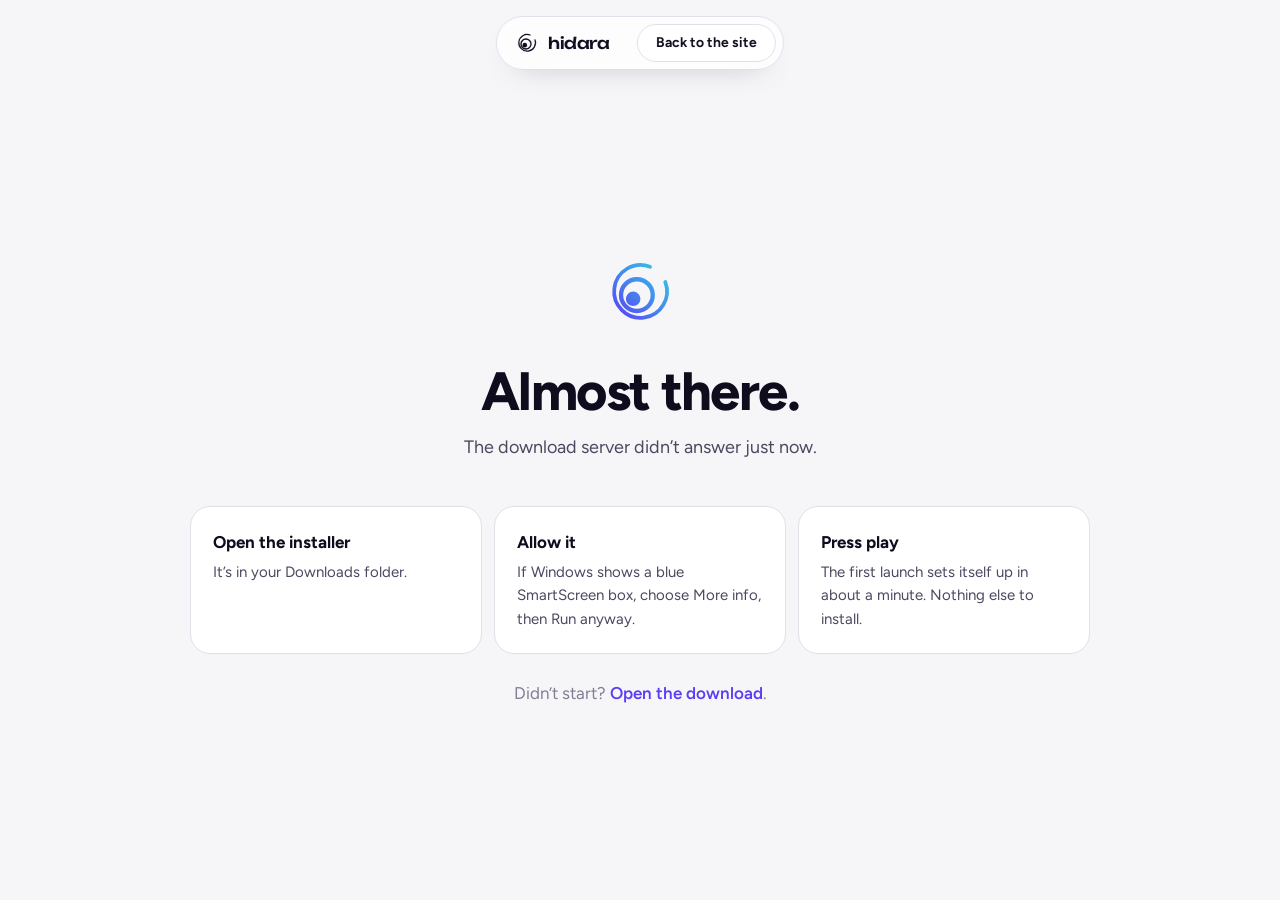
==== commit f266c994: "Website: sonara is now hidara" ====
--- a/docs/download.html
+++ b/docs/download.html
@@ -3,7 +3,7 @@
   <head>
     <meta charset="utf-8" />
     <meta name="viewport" content="width=device-width, initial-scale=1" />
-    <title>Downloading sonara</title>
+    <title>Downloading hidara</title>
     <meta name="theme-color" content="#f6f6f9" />
     <link rel="icon" href="icon.png" />
     <link rel="preconnect" href="https://fonts.googleapis.com" />
@@ -16,13 +16,13 @@
   </head>
   <body>
     <header class="nav">
-      <a class="brand" href="./" aria-label="sonara home">
+      <a class="brand" href="./" aria-label="hidara home">
         <svg class="mark" viewBox="0 0 1024 1024" aria-hidden="true">
           <circle cx="470" cy="554" r="214" />
           <path d="M852.5 376.9A356 356 0 1 1 647.4 171.5" />
           <circle class="dot" cx="420" cy="604" r="98" />
         </svg>
-        <span>sonara</span>
+        <span>hidara</span>
       </a>
       <a class="btn btn-line btn-small" href="./">Back to the site</a>
     </header>
@@ -43,7 +43,7 @@
             <circle class="dot" cx="420" cy="604" r="98" />
           </svg>
         </div>
-        <h1 data-title>Getting sonara ready…</h1>
+        <h1 data-title>Getting hidara ready…</h1>
         <p class="status" data-status>Finding the latest version.</p>
         <div class="steps">
           <div><strong>Open the installer</strong>It’s in your Downloads folder.</div>
@@ -59,7 +59,7 @@
         const status = document.querySelector('[data-status]')
         const again = document.querySelector('[data-again]')
         const link = document.querySelector('[data-link]')
-        const fallback = 'https://github.com/FlinnZee/sonara-releases/releases/latest'
+        const fallback = 'https://github.com/FlinnZee/hidara-releases/releases/latest'
         const start = (url, text) => {
           link.href = url
           title.textContent = 'Your download is starting.'
@@ -67,13 +67,13 @@
           again.hidden = false
           location.href = url
         }
-        fetch('https://api.github.com/repos/FlinnZee/sonara-releases/releases/latest')
+        fetch('https://api.github.com/repos/FlinnZee/hidara-releases/releases/latest')
           .then((r) => (r.ok ? r.json() : Promise.reject(new Error(String(r.status)))))
           .then((rel) => {
             const asset = rel.assets.find((a) => a.name.endsWith('-setup.exe'))
             if (!asset) throw new Error('no installer')
             const mb = Math.round(asset.size / 1048576)
-            start(asset.browser_download_url, `sonara ${rel.tag_name.replace(/^v/, '')} for Windows, ${mb} MB.`)
+            start(asset.browser_download_url, `hidara ${rel.tag_name.replace(/^v/, '')} for Windows, ${mb} MB.`)
           })
           .catch(() => {
             title.textContent = 'Almost there.'
--- a/docs/style.css
+++ b/docs/style.css
@@ -1,4 +1,4 @@
-/* sonara website. Light paper, ink type, the app's own violet-to-cyan as the one color. */
+/* hidara website. Light paper, ink type, the app's own violet-to-cyan as the one color. */
 
 :root {
   --paper: #f6f6f9;
@@ -737,6 +737,23 @@
   font-size: 19px;
   max-width: 44ch;
 }
+.maker-copy .island {
+  display: flex;
+  align-items: center;
+  gap: 14px;
+  font-size: 16px;
+}
+.island svg {
+  width: 30px;
+  flex: none;
+  fill: color-mix(in oklab, var(--violet) 14%, transparent);
+  stroke: var(--violet);
+  stroke-width: 3;
+  stroke-linejoin: round;
+}
+.island strong {
+  color: var(--ink);
+}
 .maker-copy .maker-name {
   color: var(--ink);
   font-size: 24px;
